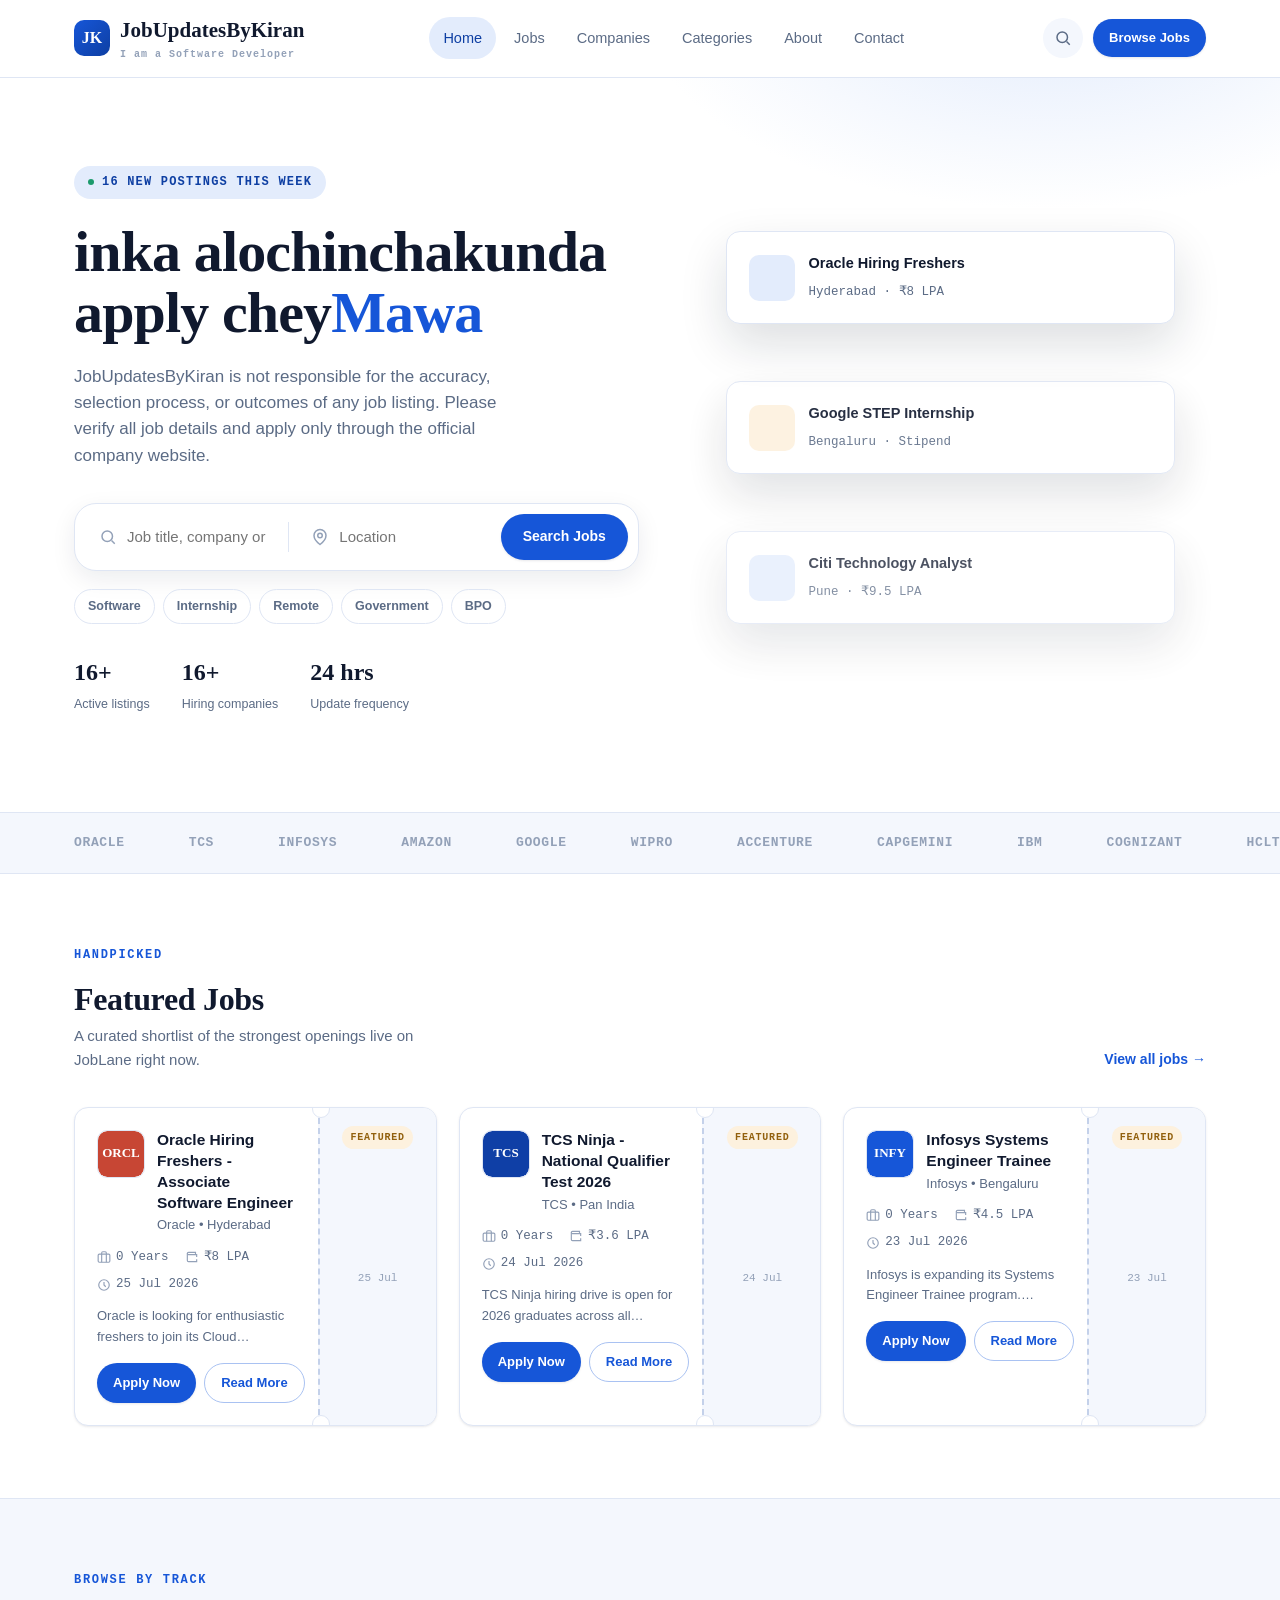
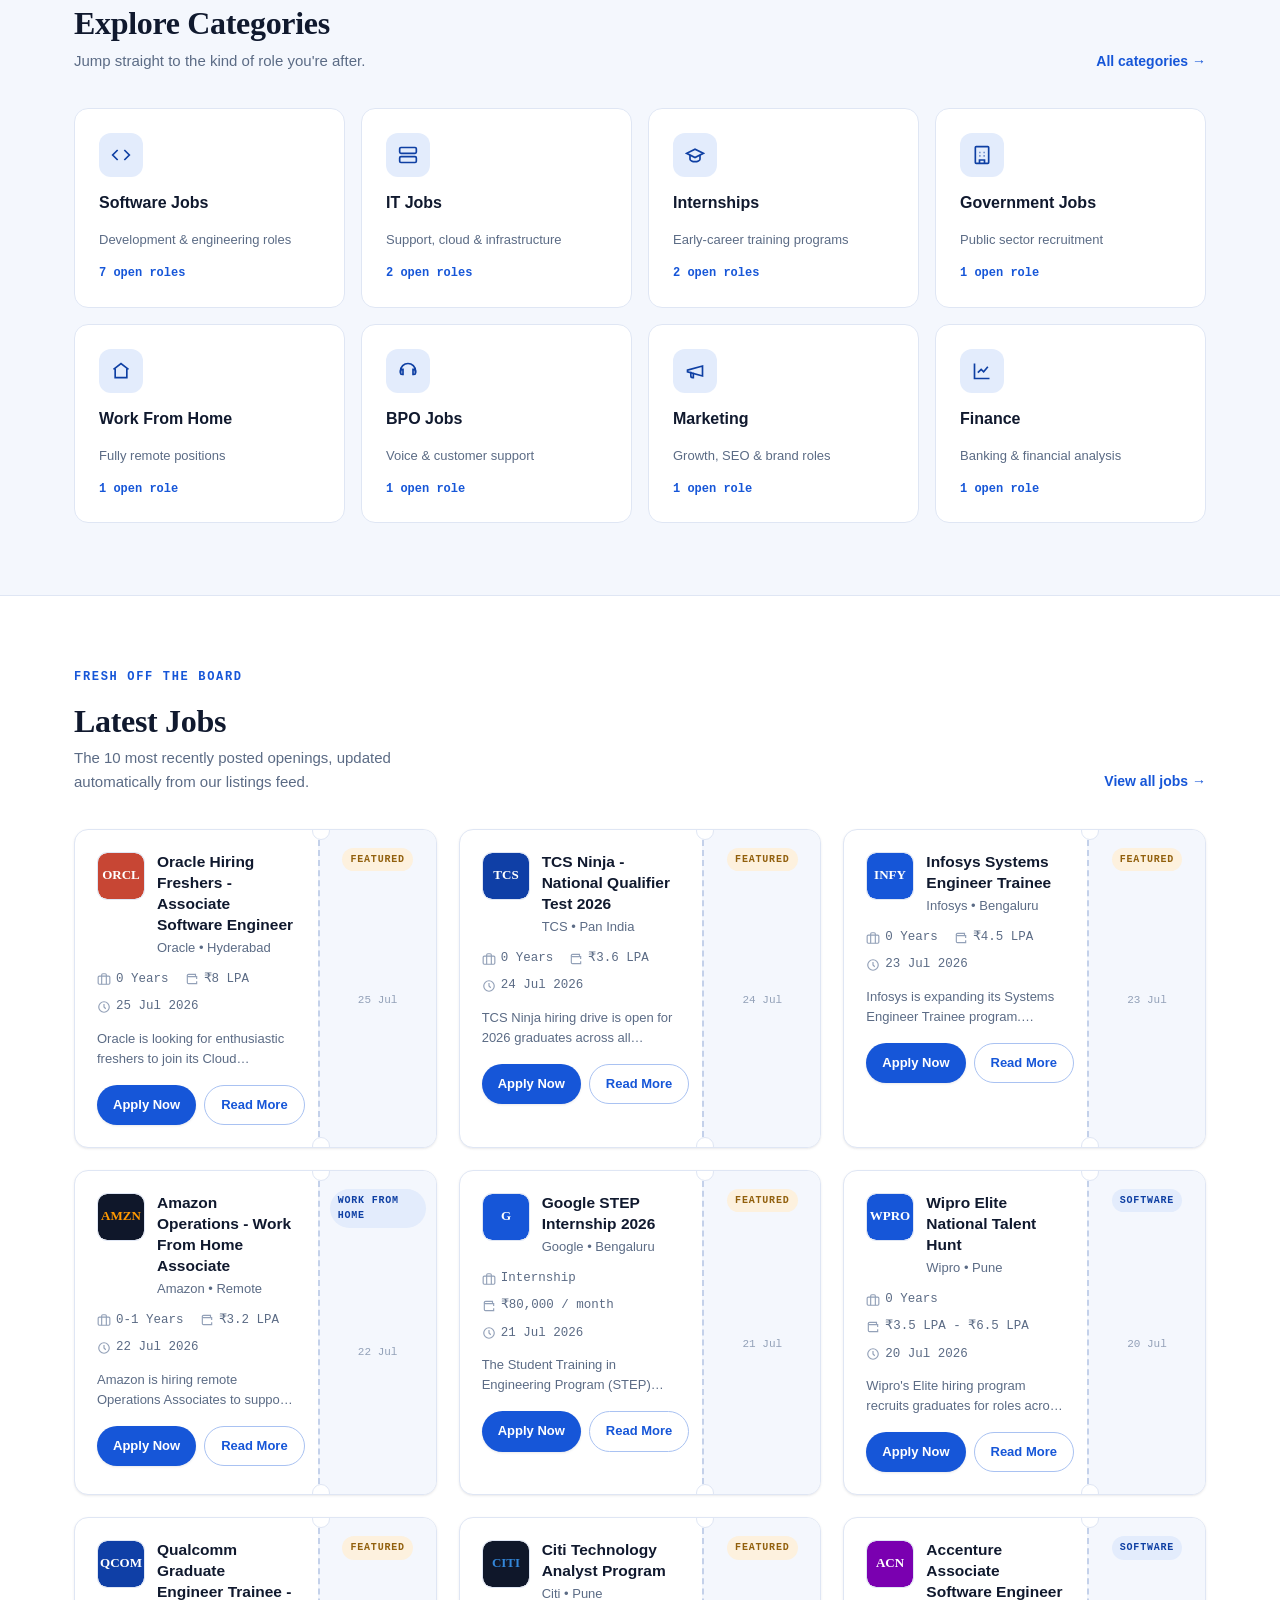
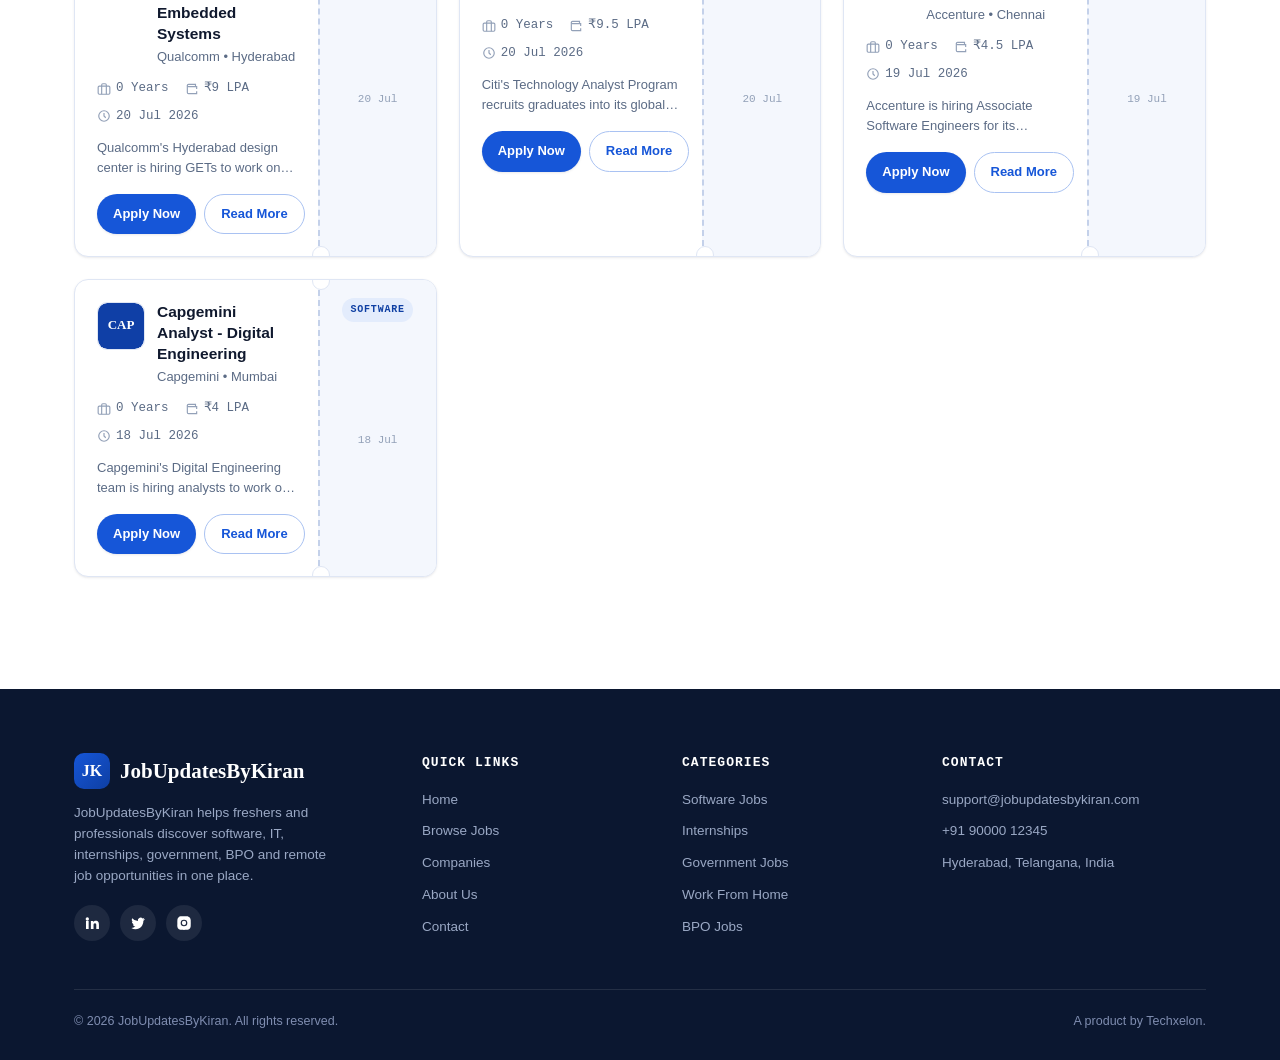
==== index.html @ d649fa08 "Fix project structure" ====
<!DOCTYPE html>
<html lang="en">
<head>
<meta charset="UTF-8">
<meta name="viewport" content="width=device-width, initial-scale=1.0">
<title>JobUpdatesByKiran — inka alochinchakunda apply chey mawa</title>
<meta name="description" content="JobLane is a modern job portal for freshers and professionals — software, IT, internships, government, remote and BPO roles updated daily.">
<link rel="stylesheet" href="css/style.css">
<link rel="stylesheet" href="css/responsive.css">
</head>
<body data-page="home">

<div id="site-header-slot"></div>

<!-- ============ HERO ============ -->
<section class="hero">
  <div class="container hero-grid">
    <div>
      <span class="hero-eyebrow"><span class="dot"></span> 16 new postings this week</span>
      <h1>inka alochinchakunda apply chey<em>Mawa</em></h1>
      <p class="hero-sub">JobUpdatesByKiran is not responsible for the accuracy, selection process, or outcomes of any job listing. Please verify all job details and apply only through the official company website.</p>

      <form class="search-panel" id="hero-search-form">
        <div class="search-field">
          <svg width="18" height="18" viewBox="0 0 24 24" fill="none" stroke="currentColor" stroke-width="2"><circle cx="11" cy="11" r="7"/><path d="m21 21-4.3-4.3"/></svg>
          <input type="text" id="hero-search-input" placeholder="Job title, company or skill">
        </div>
        <div class="search-divider"></div>
        <div class="search-field">
          <svg width="18" height="18" viewBox="0 0 24 24" fill="none" stroke="currentColor" stroke-width="2"><path d="M20 10c0 6-8 12-8 12s-8-6-8-12a8 8 0 0 1 16 0Z"/><circle cx="12" cy="10" r="3"/></svg>
          <input type="text" id="hero-search-location" placeholder="Location">
        </div>
        <button type="submit" class="btn btn-primary">Search Jobs</button>
      </form>

      <div class="hero-quick">
        <a class="chip" href="jobs.html?category=Software">Software</a>
        <a class="chip" href="jobs.html?category=Internship">Internship</a>
        <a class="chip" href="jobs.html?category=Work%20From%20Home">Remote</a>
        <a class="chip" href="jobs.html?category=Government">Government</a>
        <a class="chip" href="jobs.html?category=BPO">BPO</a>
      </div>

      <div class="hero-stats">
        <div><strong id="stat-total-jobs">—</strong><span>Active listings</span></div>
        <div><strong id="stat-companies">—</strong><span>Hiring companies</span></div>
        <div><strong>24 hrs</strong><span>Update frequency</span></div>
      </div>
    </div>

    <div class="hero-visual" aria-hidden="true">
      <div class="ticket-stack">
        <div class="mini-ticket t1">
          <div class="badge" style="background:#e3ecfc"></div>
          <div class="lines"><b>Oracle Hiring Freshers</b><span>Hyderabad · ₹8 LPA</span></div>
        </div>
        <div class="mini-ticket t2">
          <div class="badge" style="background:#fdf1de"></div>
          <div class="lines"><b>Google STEP Internship</b><span>Bengaluru · Stipend</span></div>
        </div>
        <div class="mini-ticket t3">
          <div class="badge" style="background:#e3ecfc"></div>
          <div class="lines"><b>Citi Technology Analyst</b><span>Pune · ₹9.5 LPA</span></div>
        </div>
      </div>
    </div>
  </div>
</section>

<!-- ============ MARQUEE ============ -->
<div class="marquee-wrap">
  <div class="container">
    <div class="marquee-track" id="marquee-track"></div>
  </div>
</div>

<!-- ============ FEATURED JOBS ============ -->
<section>
  <div class="container">
    <div class="section-head reveal">
      <div>
        <span class="eyebrow">Handpicked</span>
        <h2>Featured Jobs</h2>
        <p class="section-sub">A curated shortlist of the strongest openings live on JobLane right now.</p>
      </div>
      <a href="jobs.html" class="link-more">View all jobs →</a>
    </div>
    <div class="job-grid" id="featured-jobs-grid">
      <div class="skeleton skeleton-card"></div>
      <div class="skeleton skeleton-card"></div>
      <div class="skeleton skeleton-card"></div>
    </div>
  </div>
</section>

<!-- ============ CATEGORIES ============ -->
<section style="background:var(--bg-soft); border-top:1px solid var(--line); border-bottom:1px solid var(--line);">
  <div class="container">
    <div class="section-head reveal">
      <div>
        <span class="eyebrow">Browse by track</span>
        <h2>Explore Categories</h2>
        <p class="section-sub">Jump straight to the kind of role you're after.</p>
      </div>
      <a href="categories.html" class="link-more">All categories →</a>
    </div>
    <div class="cat-grid" id="home-category-grid"></div>
  </div>
</section>

<!-- ============ LATEST JOBS ============ -->
<section>
  <div class="container">
    <div class="section-head reveal">
      <div>
        <span class="eyebrow">Fresh off the board</span>
        <h2>Latest Jobs</h2>
        <p class="section-sub">The 10 most recently posted openings, updated automatically from our listings feed.</p>
      </div>
      <a href="jobs.html" class="link-more">View all jobs →</a>
    </div>
    <div class="job-grid" id="latest-jobs-grid">
      <div class="skeleton skeleton-card"></div>
      <div class="skeleton skeleton-card"></div>
      <div class="skeleton skeleton-card"></div>
    </div>
  </div>
</section>



<div id="site-footer-slot"></div>

<script src="js/jobs-fallback.js"></script>
<script src="js/partials.js"></script>
<script src="js/jobs.js"></script>
<script src="js/search.js"></script>
<script src="js/script.js"></script>
</body>
</html>
---- css/style.css ----
/* ==========================================================================
   JOB PORTAL — MAIN STYLESHEET
   Design concept: "Boarding pass for your career" — job listings are styled
   as ticket stubs (perforated divider + barcode strip) to give the familiar
   job-board layout a distinct, original identity.
   ========================================================================== */

/* -------------------- Design tokens -------------------- */
:root {
  /* Color */
  --bg: #ffffff;
  --bg-soft: #f4f7fd;
  --bg-navy: #0b1730;
  --ink: #10192e;
  --ink-soft: #5b6b85;
  --ink-faint: #93a1b8;
  --blue-100: #e3ecfc;
  --blue-300: #a9c2f2;
  --blue-600: #1656d8;
  --blue-700: #0e3fa3;
  --amber: #f2a93b;
  --amber-soft: #fdf1de;
  --line: #dfe6f4;
  --line-strong: #c4d1ea;
  --success: #1c9a6c;

  /* Type */
  --font-display: Georgia, "Iowan Old Style", "Palatino Linotype", "URW Palladio L", serif;
  --font-body: -apple-system, BlinkMacSystemFont, "Segoe UI", Roboto, Helvetica, Arial, sans-serif;
  --font-mono: ui-monospace, "SF Mono", "Cascadia Code", Menlo, Consolas, monospace;

  /* Layout */
  --container: 1180px;
  --radius-sm: 8px;
  --radius-md: 14px;
  --radius-lg: 22px;
  --shadow-sm: 0 1px 3px rgba(16, 25, 46, 0.06), 0 1px 2px rgba(16, 25, 46, 0.04);
  --shadow-md: 0 8px 24px rgba(16, 25, 46, 0.08);
  --shadow-lg: 0 20px 48px rgba(16, 25, 46, 0.14);
  --ease: cubic-bezier(0.22, 1, 0.36, 1);
}

/* -------------------- Reset -------------------- */
* { box-sizing: border-box; margin: 0; padding: 0; }
html { scroll-behavior: smooth; }
body {
  font-family: var(--font-body);
  color: var(--ink);
  background: var(--bg);
  line-height: 1.55;
  -webkit-font-smoothing: antialiased;
}
img { max-width: 100%; display: block; }
a { color: inherit; text-decoration: none; }
ul { list-style: none; }
button { font: inherit; cursor: pointer; border: none; background: none; color: inherit; }
input, select, textarea { font: inherit; color: inherit; }
:focus-visible { outline: 2px solid var(--blue-600); outline-offset: 2px; }

.container { max-width: var(--container); margin: 0 auto; padding: 0 24px; }

section { padding: 72px 0; }
.section-head {
  display: flex;
  align-items: flex-end;
  justify-content: space-between;
  gap: 16px;
  margin-bottom: 36px;
  flex-wrap: wrap;
}
.eyebrow {
  font-family: var(--font-mono);
  font-size: 12px;
  letter-spacing: 0.14em;
  text-transform: uppercase;
  color: var(--blue-600);
  font-weight: 600;
  display: block;
  margin-bottom: 10px;
}
.section-head h2 {
  font-family: var(--font-display);
  font-size: 32px;
  font-weight: 700;
  letter-spacing: -0.01em;
}
.section-sub { color: var(--ink-soft); font-size: 15px; max-width: 46ch; }
.link-more {
  font-weight: 600;
  color: var(--blue-600);
  font-size: 14px;
  white-space: nowrap;
  transition: gap .2s var(--ease);
  display: inline-flex;
  align-items: center;
  gap: 4px;
}
.link-more:hover { gap: 8px; }

/* -------------------- Buttons -------------------- */
.btn {
  display: inline-flex;
  align-items: center;
  justify-content: center;
  gap: 8px;
  padding: 12px 22px;
  border-radius: 999px;
  font-weight: 600;
  font-size: 14px;
  transition: transform .18s var(--ease), box-shadow .18s var(--ease), background .18s var(--ease), color .18s var(--ease);
  white-space: nowrap;
}
.btn-primary { background: var(--blue-600); color: #fff; box-shadow: var(--shadow-sm); }
.btn-primary:hover { background: var(--blue-700); transform: translateY(-2px); box-shadow: var(--shadow-md); }
.btn-outline { background: transparent; color: var(--blue-600); border: 1.5px solid var(--blue-300); }
.btn-outline:hover { border-color: var(--blue-600); background: var(--blue-100); }
.btn-ghost { color: var(--ink-soft); }
.btn-ghost:hover { color: var(--blue-600); }
.btn-sm { padding: 9px 16px; font-size: 13px; }
.btn-block { width: 100%; }

/* -------------------- Header -------------------- */
.site-header {
  position: sticky;
  top: 0;
  z-index: 100;
  background: rgba(255, 255, 255, 0.88);
  backdrop-filter: saturate(180%) blur(14px);
  border-bottom: 1px solid var(--line);
}
.nav {
  display: flex;
  align-items: center;
  justify-content: space-between;
  height: 76px;
  gap: 20px;
}
.brand {
  display: flex;
  align-items: center;
  gap: 10px;
  font-family: var(--font-display);
  font-size: 21px;
  font-weight: 700;
  color: var(--ink);
}
.brand-mark {
  width: 36px;
  height: 36px;
  border-radius: 10px;
  background: linear-gradient(135deg, var(--blue-600), var(--blue-700));
  display: flex;
  align-items: center;
  justify-content: center;
  color: #fff;
  font-family: var(--font-display);
  font-weight: 700;
  font-size: 16px;
  flex-shrink: 0;
}
.brand small { display: block; font-family: var(--font-mono); font-size: 10px; letter-spacing: .1em; color: var(--ink-faint); font-weight: 600; }

.nav-links { display: flex; align-items: center; gap: 4px; }
.nav-links a {
  padding: 10px 14px;
  border-radius: 999px;
  font-size: 14.5px;
  font-weight: 500;
  color: var(--ink-soft);
  transition: background .18s var(--ease), color .18s var(--ease);
}
.nav-links a:hover, .nav-links a.active { color: var(--blue-700); background: var(--blue-100); }

.nav-actions { display: flex; align-items: center; gap: 10px; }
.nav-search-toggle {
  width: 40px; height: 40px;
  border-radius: 50%;
  display: flex; align-items: center; justify-content: center;
  background: var(--bg-soft);
  color: var(--ink-soft);
  transition: background .18s var(--ease), color .18s var(--ease);
}
.nav-search-toggle:hover { background: var(--blue-100); color: var(--blue-700); }

.nav-toggle {
  display: none;
  width: 40px; height: 40px;
  border-radius: 10px;
  align-items: center; justify-content: center;
  background: var(--bg-soft);
}
.nav-toggle span, .nav-toggle span::before, .nav-toggle span::after {
  content: ""; display: block; width: 18px; height: 2px; background: var(--ink); border-radius: 2px; position: relative; transition: transform .2s var(--ease), opacity .2s var(--ease);
}
.nav-toggle span::before { position: absolute; top: -6px; }
.nav-toggle span::after { position: absolute; top: 6px; }

/* header inline search panel */
.header-search {
  max-height: 0;
  overflow: hidden;
  border-top: 1px solid transparent;
  transition: max-height .28s var(--ease), border-color .28s var(--ease);
}
.header-search.is-open { max-height: 90px; border-top-color: var(--line); }
.header-search-inner { display: flex; gap: 10px; padding: 16px 0; }
.header-search-inner input {
  flex: 1; padding: 12px 16px; border: 1.5px solid var(--line); border-radius: 999px; background: var(--bg-soft);
}
.header-search-inner input:focus { border-color: var(--blue-600); background: #fff; }

/* -------------------- Hero -------------------- */
.hero {
  position: relative;
  padding: 88px 0 96px;
  background:
    radial-gradient(680px 340px at 82% -10%, var(--blue-100), transparent 60%),
    var(--bg);
  overflow: hidden;
}
.hero-grid { display: grid; grid-template-columns: 1.05fr 0.95fr; gap: 56px; align-items: center; }
.hero-eyebrow {
  display: inline-flex; align-items: center; gap: 8px;
  font-family: var(--font-mono); font-size: 12px; letter-spacing: .1em; text-transform: uppercase;
  color: var(--blue-700); background: var(--blue-100); padding: 7px 14px; border-radius: 999px; font-weight: 600;
  margin-bottom: 22px;
}
.hero-eyebrow .dot { width: 6px; height: 6px; border-radius: 50%; background: var(--success); animation: pulse 1.8s infinite; }
@keyframes pulse { 0%,100% { opacity: 1; } 50% { opacity: .35; } }

.hero h1 {
  font-family: var(--font-display);
  font-size: clamp(36px, 4.6vw, 58px);
  line-height: 1.06;
  letter-spacing: -0.015em;
  font-weight: 700;
  margin-bottom: 20px;
}
.hero h1 em { font-style: normal; color: var(--blue-600); position: relative; }
.hero-sub { font-size: 17px; color: var(--ink-soft); max-width: 46ch; margin-bottom: 34px; }

.search-panel {
  background: #fff; border: 1px solid var(--line); border-radius: var(--radius-lg);
  box-shadow: var(--shadow-md); padding: 10px; display: flex; gap: 8px; flex-wrap: wrap;
}
.search-field { flex: 1; min-width: 180px; display: flex; align-items: center; gap: 10px; padding: 10px 14px; }
.search-field svg { flex-shrink: 0; color: var(--ink-faint); }
.search-field input { border: none; outline: none; width: 100%; font-size: 15px; background: transparent; }
.search-divider { width: 1px; background: var(--line); margin: 8px 0; }
.search-panel .btn-primary { flex-shrink: 0; }

.hero-stats { display: flex; gap: 32px; margin-top: 30px; }
.hero-stats div strong { display: block; font-family: var(--font-display); font-size: 24px; color: var(--ink); }
.hero-stats div span { font-size: 12.5px; color: var(--ink-soft); }

.hero-quick { display: flex; gap: 8px; flex-wrap: wrap; margin-top: 18px; }
.chip {
  font-size: 12.5px; font-weight: 600; padding: 7px 13px; border-radius: 999px;
  border: 1px solid var(--line); color: var(--ink-soft); transition: all .18s var(--ease);
}
.chip:hover { border-color: var(--blue-600); color: var(--blue-700); background: var(--blue-100); }

/* Hero visual: a stack of boarding-pass tickets, purely decorative */
.hero-visual { position: relative; height: 420px; }
.ticket-stack { position: absolute; inset: 0; }
.mini-ticket {
  position: absolute; width: 88%; left: 6%;
  background: #fff; border: 1px solid var(--line); border-radius: var(--radius-md);
  box-shadow: var(--shadow-lg); padding: 20px 22px; display: flex; gap: 14px; align-items: center;
  animation: floatY 6s ease-in-out infinite;
}
.mini-ticket .badge { width: 46px; height: 46px; border-radius: 10px; flex-shrink: 0; }
.mini-ticket .lines { flex: 1; }
.mini-ticket .lines b { display: block; font-size: 14.5px; margin-bottom: 4px; }
.mini-ticket .lines span { font-size: 12.5px; color: var(--ink-soft); font-family: var(--font-mono); }
.mini-ticket.t1 { top: 0; z-index: 3; animation-delay: 0s; }
.mini-ticket.t2 { top: 150px; z-index: 2; opacity: .9; animation-delay: .6s; }
.mini-ticket.t3 { top: 300px; z-index: 1; opacity: .75; animation-delay: 1.2s; }
@keyframes floatY { 0%, 100% { transform: translateY(0); } 50% { transform: translateY(-8px); } }

/* -------------------- Marquee (top companies strip) -------------------- */
.marquee-wrap { border-top: 1px solid var(--line); border-bottom: 1px solid var(--line); background: var(--bg-soft); overflow: hidden; padding: 20px 0; }
.marquee-track { display: flex; gap: 64px; width: max-content; animation: scrollX 28s linear infinite; align-items: center; }
.marquee-track span { font-family: var(--font-mono); font-size: 13px; letter-spacing: .05em; color: var(--ink-faint); font-weight: 600; text-transform: uppercase; }
@keyframes scrollX { from { transform: translateX(0); } to { transform: translateX(-50%); } }

/* -------------------- Category pills grid -------------------- */
.cat-grid { display: grid; grid-template-columns: repeat(4, 1fr); gap: 16px; }
.cat-grid.cols-3 { grid-template-columns: repeat(3, 1fr); }
.cat-card {
  background: #fff; border: 1px solid var(--line); border-radius: var(--radius-md);
  padding: 24px; transition: transform .2s var(--ease), box-shadow .2s var(--ease), border-color .2s var(--ease);
  display: flex; flex-direction: column; gap: 14px;
}
.cat-card:hover { transform: translateY(-4px); box-shadow: var(--shadow-md); border-color: var(--blue-300); }
.cat-icon {
  width: 44px; height: 44px; border-radius: 12px; background: var(--blue-100); color: var(--blue-700);
  display: flex; align-items: center; justify-content: center;
}
.cat-card h3 { font-size: 16px; font-weight: 700; }
.cat-card p { font-size: 13px; color: var(--ink-soft); }
.cat-count { font-family: var(--font-mono); font-size: 12px; color: var(--blue-600); font-weight: 600; }

/* -------------------- Job Ticket Card (signature element) -------------------- */
.job-grid { display: grid; grid-template-columns: repeat(3, 1fr); gap: 22px; }
.job-grid.list-view { grid-template-columns: 1fr; }

.ticket {
  position: relative;
  background: #fff;
  border: 1px solid var(--line);
  border-radius: var(--radius-md);
  box-shadow: var(--shadow-sm);
  display: grid;
  grid-template-columns: 1fr auto;
  overflow: hidden;
  transition: transform .22s var(--ease), box-shadow .22s var(--ease), border-color .22s var(--ease);
  opacity: 0; transform: translateY(14px);
  animation: rise .5s var(--ease) forwards;
}
@keyframes rise { to { opacity: 1; transform: translateY(0); } }
.ticket:hover { transform: translateY(-5px); box-shadow: var(--shadow-lg); border-color: var(--blue-300); }

.ticket-main { padding: 22px; display: flex; flex-direction: column; gap: 12px; min-width: 0; }
.ticket-top { display: flex; gap: 12px; align-items: flex-start; }
.ticket-logo { width: 48px; height: 48px; border-radius: 10px; flex-shrink: 0; border: 1px solid var(--line); }
.ticket-title { min-width: 0; }
.ticket-title .job-title { font-weight: 700; font-size: 15.5px; line-height: 1.35; display: block; }
.ticket-title .job-company { font-size: 13px; color: var(--ink-soft); margin-top: 2px; display: block; }

.ticket-meta { display: flex; flex-wrap: wrap; gap: 8px 16px; font-size: 12.5px; color: var(--ink-soft); font-family: var(--font-mono); }
.ticket-meta span { display: inline-flex; align-items: center; gap: 5px; }
.ticket-meta svg { flex-shrink: 0; color: var(--ink-faint); }

.ticket-desc { font-size: 13px; color: var(--ink-soft); overflow: hidden; display: -webkit-box; -webkit-line-clamp: 2; -webkit-box-orient: vertical; }

.ticket-actions { display: flex; gap: 8px; margin-top: 4px; }

/* Right-hand ticket stub — perforated + barcode */
.ticket-stub {
  width: 118px;
  border-left: 2px dashed var(--line-strong);
  background: var(--bg-soft);
  display: flex; flex-direction: column; align-items: center; justify-content: space-between;
  padding: 18px 10px;
  position: relative;
}
.ticket-stub::before, .ticket-stub::after {
  content: ""; position: absolute; left: -8px; width: 16px; height: 16px; background: var(--bg); border-radius: 50%; border: 1px solid var(--line);
}
.ticket-stub::before { top: -8px; }
.ticket-stub::after { bottom: -8px; }
.stub-label {
  font-family: var(--font-mono); font-size: 10px; letter-spacing: .08em; text-transform: uppercase;
  color: var(--blue-700); background: var(--blue-100); padding: 4px 8px; border-radius: 999px; font-weight: 700;
}
.stub-label.featured { color: #92600d; background: var(--amber-soft); }
.stub-date { font-family: var(--font-mono); font-size: 11px; color: var(--ink-faint); text-align: center; }


/* Job list-view row (jobs.html) tweaks */
.list-view .ticket { grid-template-columns: 1fr auto; }

/* -------------------- Companies -------------------- */
.company-grid { display: grid; grid-template-columns: repeat(4, 1fr); gap: 18px; }
.company-card {
  background: #fff; border: 1px solid var(--line); border-radius: var(--radius-md); padding: 26px 20px;
  display: flex; flex-direction: column; align-items: center; text-align: center; gap: 12px;
  transition: transform .2s var(--ease), box-shadow .2s var(--ease);
}
.company-card:hover { transform: translateY(-4px); box-shadow: var(--shadow-md); }
.company-card img { width: 56px; height: 56px; border-radius: 14px; }
.company-card h3 { font-size: 15px; font-weight: 700; }
.company-card .open-count { font-family: var(--font-mono); font-size: 12px; color: var(--blue-600); font-weight: 700; background: var(--blue-100); padding: 4px 10px; border-radius: 999px; }
.company-card p { font-size: 12.5px; color: var(--ink-soft); }

/* -------------------- Filters bar (jobs & categories pages) -------------------- */
.filter-bar {
  display: flex; flex-wrap: wrap; gap: 10px; align-items: center; justify-content: space-between;
  background: var(--bg-soft); border: 1px solid var(--line); border-radius: var(--radius-md);
  padding: 16px; margin-bottom: 28px;
}
.filter-group { display: flex; flex-wrap: wrap; gap: 8px; }
.filter-select {
  padding: 10px 14px; border-radius: 999px; border: 1.5px solid var(--line); background: #fff; font-size: 13.5px; font-weight: 500;
}
.filter-select:focus { border-color: var(--blue-600); }
.result-count { font-size: 13.5px; color: var(--ink-soft); }
.result-count b { color: var(--ink); }
.view-toggle { display: flex; gap: 4px; background: #fff; border: 1px solid var(--line); border-radius: 999px; padding: 3px; }
.view-toggle button { padding: 7px 12px; border-radius: 999px; font-size: 12.5px; font-weight: 600; color: var(--ink-soft); }
.view-toggle button.active { background: var(--blue-600); color: #fff; }

.empty-state { text-align: center; padding: 60px 20px; color: var(--ink-soft); }
.empty-state h3 { font-family: var(--font-display); font-size: 20px; color: var(--ink); margin-bottom: 8px; }

/* -------------------- Category page hero band -------------------- */
.page-band { background: var(--bg-soft); border-bottom: 1px solid var(--line); padding: 52px 0; }
.page-band .eyebrow { margin-bottom: 10px; }
.page-band h1 { font-family: var(--font-display); font-size: 36px; margin-bottom: 10px; }
.page-band p { color: var(--ink-soft); max-width: 60ch; }
.breadcrumb { font-size: 13px; color: var(--ink-soft); margin-bottom: 14px; font-family: var(--font-mono); }
.breadcrumb a { color: var(--blue-600); font-weight: 600; }

/* -------------------- Job details page -------------------- */
.details-grid { display: grid; grid-template-columns: 1fr 340px; gap: 32px; align-items: start; }
.details-card { background: #fff; border: 1px solid var(--line); border-radius: var(--radius-lg); box-shadow: var(--shadow-sm); padding: 32px; }
.details-header { display: flex; gap: 18px; align-items: flex-start; padding-bottom: 24px; border-bottom: 1px solid var(--line); margin-bottom: 24px; }
.details-header img { width: 68px; height: 68px; border-radius: 14px; border: 1px solid var(--line); }
.details-header h1 { font-family: var(--font-display); font-size: 26px; margin-bottom: 6px; line-height: 1.25; }
.details-header .company-name { color: var(--blue-700); font-weight: 700; font-size: 15px; }

.details-facts { display: grid; grid-template-columns: repeat(4, 1fr); gap: 16px; margin-bottom: 28px; }
.fact { background: var(--bg-soft); border-radius: var(--radius-sm); padding: 14px; }
.fact span { display: block; font-size: 11px; text-transform: uppercase; letter-spacing: .06em; color: var(--ink-soft); margin-bottom: 4px; font-family: var(--font-mono); }
.fact b { font-size: 14.5px; }

.details-card h2.block-title { font-family: var(--font-display); font-size: 19px; margin: 28px 0 12px; }
.details-card p { color: var(--ink-soft); font-size: 14.5px; }
.details-card ul.tick-list { margin-top: 6px; }
.details-card ul.tick-list li { padding-left: 22px; position: relative; font-size: 14.5px; color: var(--ink-soft); margin-bottom: 8px; }
.details-card ul.tick-list li::before { content: "→"; position: absolute; left: 0; color: var(--blue-600); font-weight: 700; }
.skill-tags { display: flex; flex-wrap: wrap; gap: 8px; margin-top: 8px; }
.skill-tags span { background: var(--blue-100); color: var(--blue-700); font-size: 12.5px; font-weight: 600; padding: 6px 12px; border-radius: 999px; }

.apply-card { background: #fff; border: 1px solid var(--line); border-radius: var(--radius-lg); box-shadow: var(--shadow-sm); padding: 26px; position: sticky; top: 96px; }
.apply-card .salary-big { font-family: var(--font-display); font-size: 26px; color: var(--blue-700); margin-bottom: 4px; }
.apply-card .salary-label { font-size: 12px; color: var(--ink-soft); margin-bottom: 18px; }
.apply-card .btn { margin-bottom: 10px; }
.apply-card .share-row { display: flex; gap: 8px; margin-top: 16px; }
.share-btn { width: 38px; height: 38px; border-radius: 50%; border: 1px solid var(--line); display: flex; align-items: center; justify-content: center; color: var(--ink-soft); transition: all .18s var(--ease); }
.share-btn:hover { border-color: var(--blue-600); color: var(--blue-600); background: var(--blue-100); }

/* -------------------- About / Contact -------------------- */
.split { display: grid; grid-template-columns: 1fr 1fr; gap: 48px; align-items: center; }
.stat-tiles { display: grid; grid-template-columns: repeat(3, 1fr); gap: 14px; margin-top: 28px; }
.stat-tile { background: var(--bg-soft); border-radius: var(--radius-md); padding: 20px; text-align: center; }
.stat-tile strong { display: block; font-family: var(--font-display); font-size: 26px; color: var(--blue-700); }
.stat-tile span { font-size: 12px; color: var(--ink-soft); }

.value-grid { display: grid; grid-template-columns: repeat(3, 1fr); gap: 18px; margin-top: 32px; }
.value-card { border: 1px solid var(--line); border-radius: var(--radius-md); padding: 24px; }
.value-card .cat-icon { margin-bottom: 14px; }
.value-card h3 { font-size: 16px; margin-bottom: 8px; }
.value-card p { font-size: 13.5px; color: var(--ink-soft); }

.contact-grid { display: grid; grid-template-columns: 0.9fr 1.1fr; gap: 40px; }
.contact-info-card { background: var(--bg-navy); color: #fff; border-radius: var(--radius-lg); padding: 34px; }
.contact-info-card h3 { font-family: var(--font-display); font-size: 22px; margin-bottom: 10px; }
.contact-info-card p { color: #b9c4dc; font-size: 14px; margin-bottom: 26px; }
.contact-row { display: flex; gap: 12px; align-items: flex-start; margin-bottom: 18px; }
.contact-row .ic { width: 38px; height: 38px; border-radius: 10px; background: rgba(255,255,255,.1); display: flex; align-items: center; justify-content: center; flex-shrink: 0; }
.contact-row b { display: block; font-size: 14px; }
.contact-row span { font-size: 13px; color: #b9c4dc; }

.form-card { background: #fff; border: 1px solid var(--line); border-radius: var(--radius-lg); padding: 32px; box-shadow: var(--shadow-sm); }
.form-row { display: grid; grid-template-columns: 1fr 1fr; gap: 16px; margin-bottom: 16px; }
.field label { display: block; font-size: 13px; font-weight: 600; margin-bottom: 7px; }
.field input, .field select, .field textarea {
  width: 100%; padding: 12px 14px; border: 1.5px solid var(--line); border-radius: var(--radius-sm); background: var(--bg-soft);
  transition: border-color .18s var(--ease), background .18s var(--ease);
}
.field input:focus, .field select:focus, .field textarea:focus { border-color: var(--blue-600); background: #fff; }
.field { margin-bottom: 16px; }
.form-note { font-size: 12.5px; color: var(--ink-soft); margin-top: 10px; }
.form-success { display: none; background: #eafaf3; border: 1px solid #b6e9d3; color: #0f6b45; padding: 14px 16px; border-radius: var(--radius-sm); font-size: 14px; margin-bottom: 16px; }
.form-success.show { display: block; }

/* -------------------- Footer -------------------- */
.site-footer { background: var(--bg-navy); color: #cfd8ec; padding: 64px 0 28px; margin-top: 40px; }
.footer-grid { display: grid; grid-template-columns: 1.4fr 1fr 1fr 1.2fr; gap: 40px; padding-bottom: 40px; border-bottom: 1px solid rgba(255,255,255,.1); }
.footer-brand .brand { color: #fff; margin-bottom: 14px; }
.footer-brand p { font-size: 13.5px; color: #9aa8c4; max-width: 34ch; }
.footer-social { display: flex; gap: 10px; margin-top: 18px; }
.footer-social a { width: 36px; height: 36px; border-radius: 50%; background: rgba(255,255,255,.08); display: flex; align-items: center; justify-content: center; transition: background .18s var(--ease); }
.footer-social a:hover { background: var(--blue-600); }
.footer-col h4 { font-size: 13px; text-transform: uppercase; letter-spacing: .08em; color: #fff; margin-bottom: 16px; font-family: var(--font-mono); }
.footer-col a, .footer-col li { display: block; font-size: 13.5px; color: #9aa8c4; margin-bottom: 11px; transition: color .18s var(--ease); }
.footer-col a:hover { color: #fff; }
.footer-bottom { display: flex; justify-content: space-between; align-items: center; padding-top: 22px; font-size: 12.5px; color: #7f8db0; flex-wrap: wrap; gap: 10px; }

/* -------------------- Misc / utility -------------------- */
.badge-new { background: var(--amber-soft); color: #92600d; font-size: 10.5px; font-weight: 700; padding: 3px 8px; border-radius: 999px; text-transform: uppercase; letter-spacing: .04em; }
.skeleton { background: linear-gradient(90deg, var(--bg-soft) 25%, var(--line) 37%, var(--bg-soft) 63%); background-size: 400% 100%; animation: shimmer 1.4s ease infinite; border-radius: var(--radius-md); }
@keyframes shimmer { 0% { background-position: 100% 0; } 100% { background-position: 0 0; } }
.skeleton-card { height: 168px; }

.reveal { opacity: 0; transform: translateY(16px); transition: opacity .6s var(--ease), transform .6s var(--ease); }
.reveal.in { opacity: 1; transform: translateY(0); }

@media (prefers-reduced-motion: reduce) {
  *, *::before, *::after { animation-duration: 0.001ms !important; animation-iteration-count: 1 !important; transition-duration: 0.001ms !important; scroll-behavior: auto !important; }
}
---- css/responsive.css ----
/* ==========================================================================
   RESPONSIVE RULES
   JobUpdatesByKiran
   Mobile-first overrides
   Loaded after style.css

   Breakpoints:
   1080px - Small desktop / large tablet
   860px  - Tablet
   620px  - Mobile
   480px  - Small mobile
   380px  - Very small mobile
   ========================================================================== */


/* ==========================================================================
   SMALL DESKTOP / LARGE TABLET
   ========================================================================== */

@media (max-width: 1080px) {

  .job-grid {
    grid-template-columns: repeat(2, 1fr);
  }

  .cat-grid,
  .cat-grid.cols-3 {
    grid-template-columns: repeat(2, 1fr);
  }

  .company-grid {
    grid-template-columns: repeat(3, 1fr);
  }

  .hero-grid {
    gap: 36px;
  }

  .details-grid {
    grid-template-columns: 1fr;
  }

  .apply-card {
    position: static;
  }

}


/* ==========================================================================
   TABLET
   ========================================================================== */

@media (max-width: 860px) {

  section {
    padding: 52px 0;
  }

  /* Hide desktop navigation */
  .nav-links {
    display: none;
  }

  /* Show hamburger */
  .nav-toggle {
    display: flex;
  }

  /* Mobile navigation menu */
  .nav-links.mobile-open {
    display: flex;
    flex-direction: column;
    position: absolute;
    top: 76px;
    left: 0;
    right: 0;

    background: #fff;

    border-bottom: 1px solid var(--line);

    padding: 10px 24px 18px;

    box-shadow: var(--shadow-md);

    gap: 2px;

    z-index: 1000;
  }

  .nav-links.mobile-open a {
    padding: 12px 14px;
  }


  /* Hero */
  .hero {
    padding: 48px 0 60px;
  }

  .hero-grid {
    grid-template-columns: 1fr;
  }

  .hero-visual {
    display: none;
  }

  .hero-stats {
    gap: 20px;
  }


  /* Search */
  .search-panel {
    flex-direction: column;
  }

  .search-divider {
    display: none;
  }

  .search-panel .btn-primary {
    width: 100%;
  }


  /* Categories */
  .cat-grid,
  .cat-grid.cols-3 {
    grid-template-columns: repeat(2, 1fr);
  }


  /* Companies */
  .company-grid {
    grid-template-columns: repeat(2, 1fr);
  }


  /* Jobs */
  .job-grid {
    grid-template-columns: 1fr;
  }


  /* Other grids */
  .split {
    grid-template-columns: 1fr;
  }

  .contact-grid {
    grid-template-columns: 1fr;
  }

  .form-row {
    grid-template-columns: 1fr;
  }

  .footer-grid {
    grid-template-columns: 1fr 1fr;
    gap: 30px;
  }

  .value-grid {
    grid-template-columns: 1fr;
  }

  .details-facts {
    grid-template-columns: repeat(2, 1fr);
  }

}


/* ==========================================================================
   MOBILE
   ========================================================================== */

@media (max-width: 620px) {

  /* Container */
  .container {
    padding-left: 18px;
    padding-right: 18px;
  }


  /* Header height */
  .nav {
    height: 66px;
    min-height: 66px;
    gap: 7px;
  }


  /* ============================================================
     BRAND
     ============================================================ */

  .brand {
    display: flex;
    align-items: center;

    min-width: 0;

    flex: 1;

    gap: 7px;

    overflow: hidden;
  }


  /* JK LOGO */
  .brand .brand-mark {
    width: 38px;
    height: 38px;

    min-width: 38px;

    display: flex;
    align-items: center;
    justify-content: center;

    flex-shrink: 0;

    font-size: 14px;
  }


  /* JOBUPDATESBYKIRAN */
  .brand span.brand-text {

    display: block !important;

    visibility: visible !important;

    opacity: 1 !important;

    min-width: 0;

    max-width: 145px;

    overflow: hidden;

    white-space: nowrap;

    text-overflow: ellipsis;

    font-size: 12px;

    line-height: 1.1;

    flex-shrink: 1;
  }


  /* JOB UPDATES subtitle */
  .brand span.brand-text small {

    display: block !important;

    margin-top: 3px;

    font-size: 6px;

    line-height: 1;

    letter-spacing: 1px;

    white-space: nowrap;
  }


  /* ============================================================
     HEADER ACTIONS
     ============================================================ */

  .nav-actions {

    display: flex;

    align-items: center;

    gap: 5px;

    flex-shrink: 0;
  }


  /* Search button */
  .nav-search-toggle {

    width: 40px;
    height: 40px;

    flex-shrink: 0;
  }


  /* Browse Jobs */
  .nav-actions .btn {

    padding: 9px 11px;

    font-size: 11px;

    white-space: nowrap;

    flex-shrink: 0;
  }


  /* Hamburger */
  .nav-toggle {

    width: 40px;
    height: 40px;

    flex-shrink: 0;
  }


  /* ============================================================
     HERO
     ============================================================ */

  .hero h1 {
    font-size: 30px;
  }

  .hero-sub {
    font-size: 15px;
  }

  .hero-stats {
    flex-wrap: wrap;
    row-gap: 14px;
  }


  /* ============================================================
     SECTION HEAD
     ============================================================ */

  .section-head {
    flex-direction: column;
    align-items: flex-start;
  }

  .section-head h2 {
    font-size: 24px;
  }


  /* ============================================================
     CATEGORIES
     ============================================================ */

  .cat-grid,
  .cat-grid.cols-3 {
    grid-template-columns: 1fr;
  }


  /* ============================================================
     COMPANIES
     ============================================================ */

  .company-grid {
    grid-template-columns: 1fr;
  }


  /* ============================================================
     TICKET
     ============================================================ */

  .ticket {
    grid-template-columns: 1fr;
  }

  .ticket-stub {

    width: 100%;

    flex-direction: row;

    justify-content: space-between;

    align-items: center;

    border-left: none;

    border-top: 2px dashed var(--line-strong);

    padding: 12px 18px;
  }

  .ticket-stub::before,
  .ticket-stub::after {

    left: auto;

    top: -8px;
  }

  .ticket-stub::before {
    left: -8px;
  }

  .ticket-stub::after {

    right: -8px;

    left: auto;
  }

  .stub-barcode {
    display: none;
  }


  /* ============================================================
     FOOTER
     ============================================================ */

  .footer-grid {

    grid-template-columns: 1fr;

    gap: 26px;
  }

  .footer-bottom {

    flex-direction: column;

    align-items: flex-start;

    gap: 8px;
  }


  /* ============================================================
     DETAILS
     ============================================================ */

  .details-header {
    flex-direction: column;
  }

  .details-facts {
    grid-template-columns: 1fr 1fr;
  }


  /* ============================================================
     FILTERS
     ============================================================ */

  .filter-bar {

    flex-direction: column;

    align-items: stretch;
  }

  .filter-group {

    flex-direction: column;
  }

  .filter-select {

    width: 100%;
  }

}


/* ==========================================================================
   SMALL MOBILE
   ========================================================================== */

@media (max-width: 480px) {

  .container {

    padding-left: 12px;

    padding-right: 12px;
  }


  /* Header */
  .nav {

    gap: 4px;
  }


  /* Logo */
  .brand {

    gap: 5px;
  }

  .brand .brand-mark {

    width: 36px;

    height: 36px;

    min-width: 36px;

    font-size: 13px;
  }


  /* Brand name */
  .brand span.brand-text {

    display: block !important;

    max-width: 125px;

    font-size: 11px;
  }


  /* Subtitle */
  .brand span.brand-text small {

    display: block !important;

    font-size: 5.5px;

    letter-spacing: .8px;
  }


  /* Search */
  .nav-search-toggle {

    width: 37px;

    height: 37px;
  }


  /* Browse */
  .nav-actions .btn {

    padding: 8px 9px;

    font-size: 10px;
  }


  /* Menu */
  .nav-toggle {

    width: 37px;

    height: 37px;
  }

}


/* ==========================================================================
   VERY SMALL MOBILE
   ========================================================================== */

@media (max-width: 380px) {

  .container {

    padding-left: 10px;

    padding-right: 10px;
  }


  .nav {

    gap: 3px;
  }


  .brand .brand-mark {

    width: 34px;

    height: 34px;

    min-width: 34px;
  }


  .brand span.brand-text {

    display: block !important;

    max-width: 105px;

    font-size: 10px;
  }


  .brand span.brand-text small {

    font-size: 5px;
  }


  .nav-search-toggle,
  .nav-toggle {

    width: 34px;

    height: 34px;
  }


  .nav-actions .btn {

    padding: 7px 7px;

    font-size: 9px;
  }

}
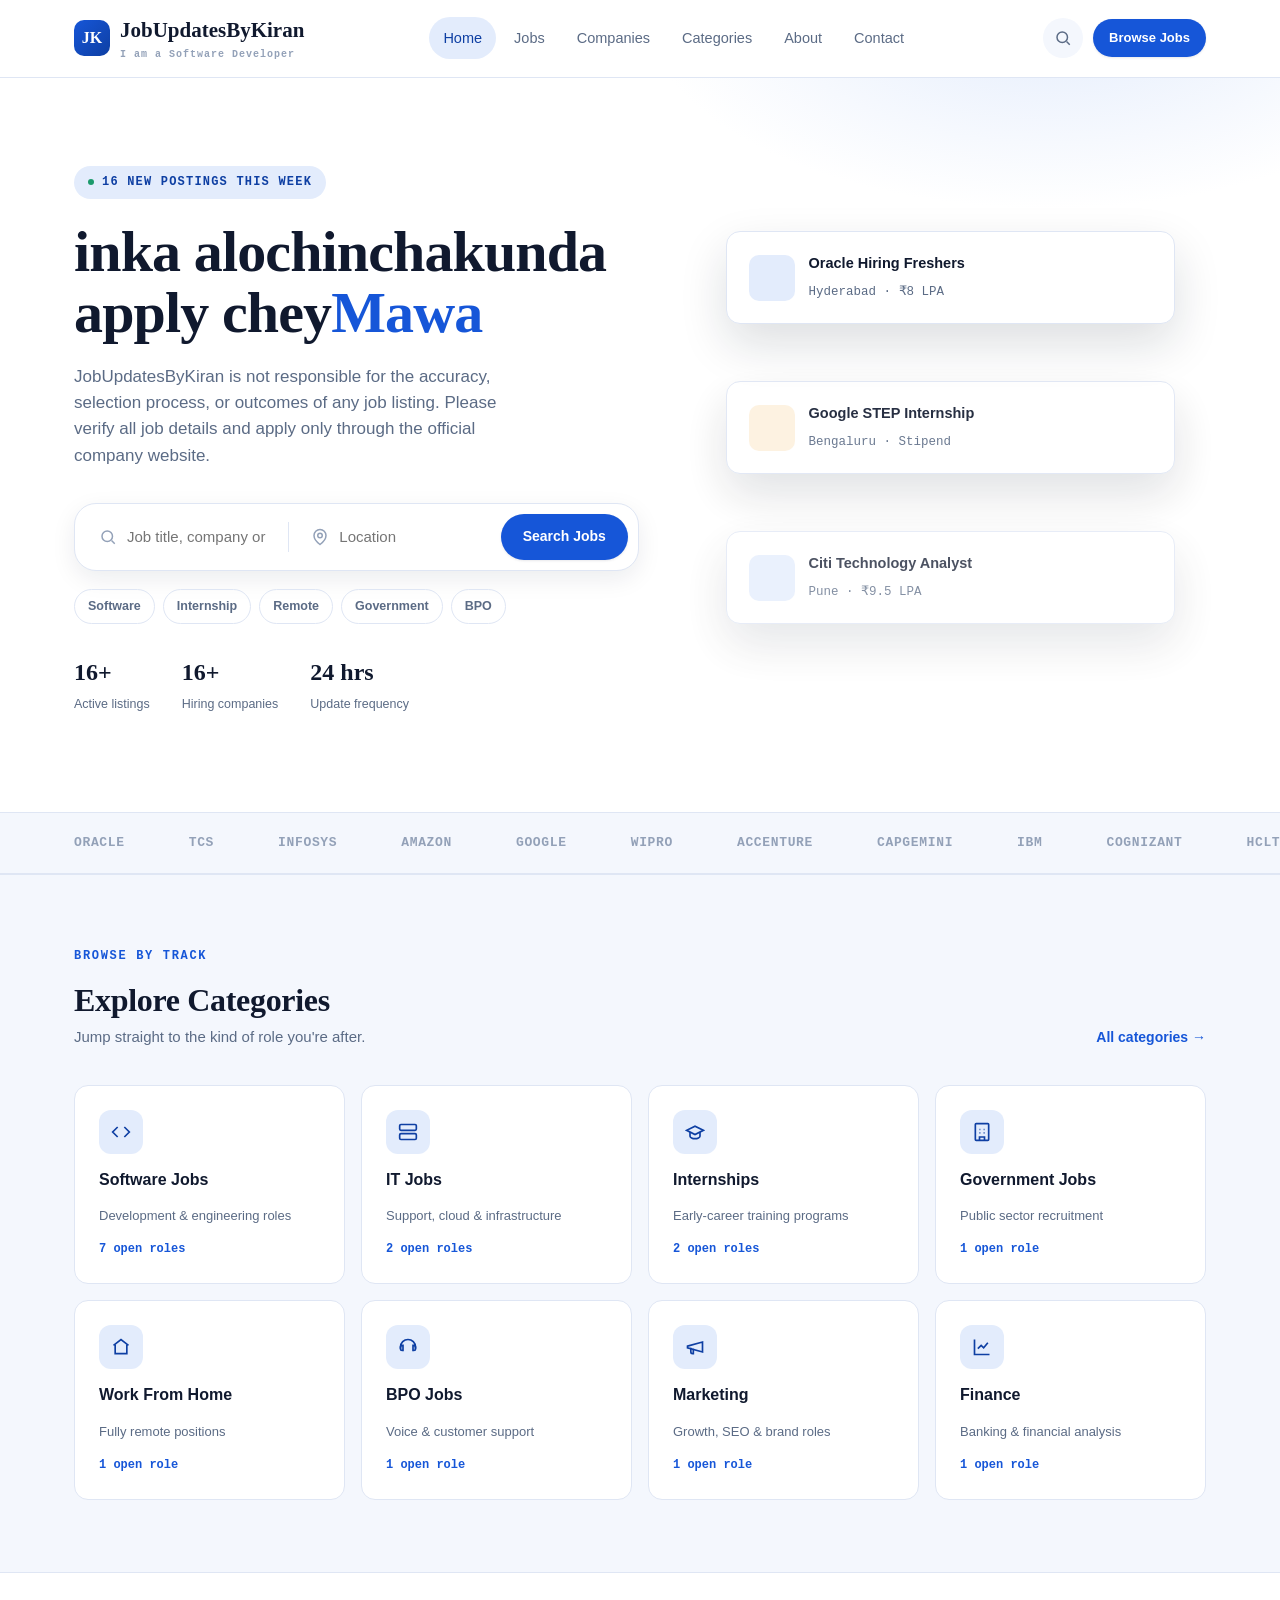
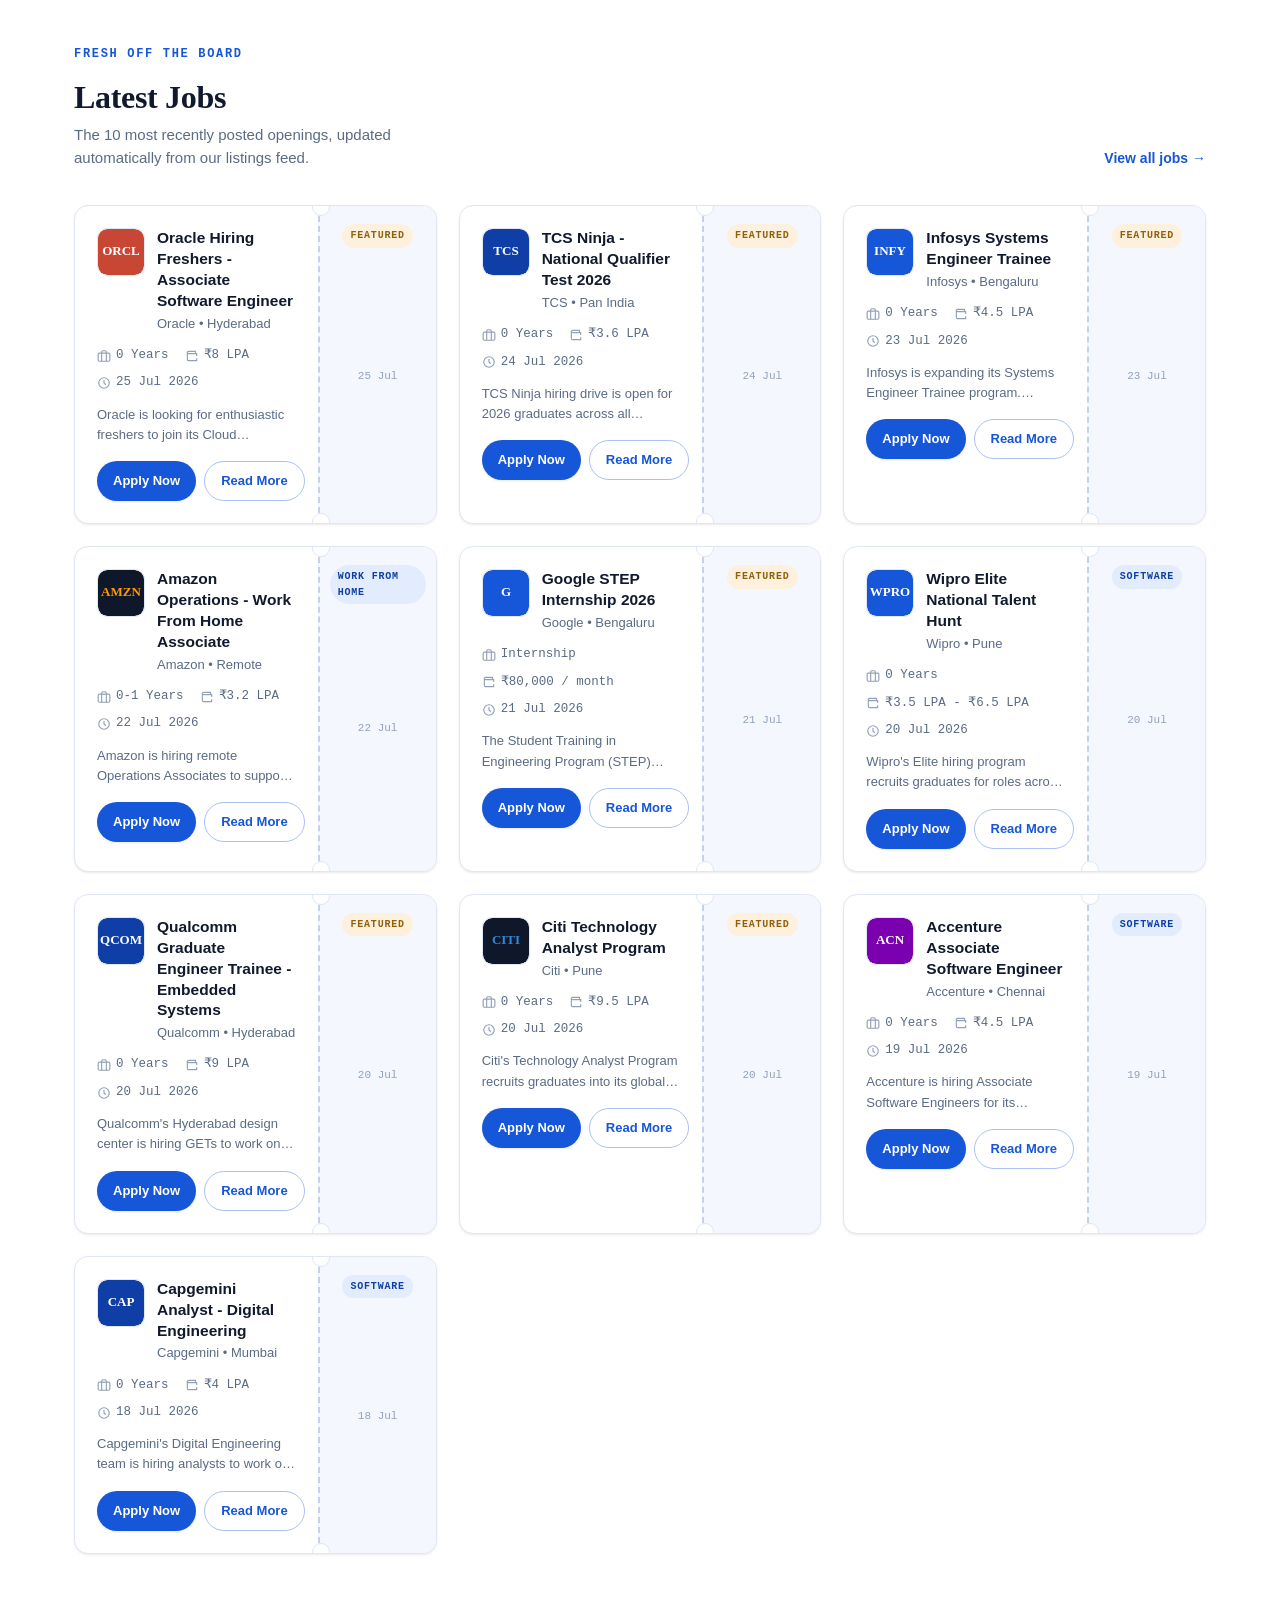
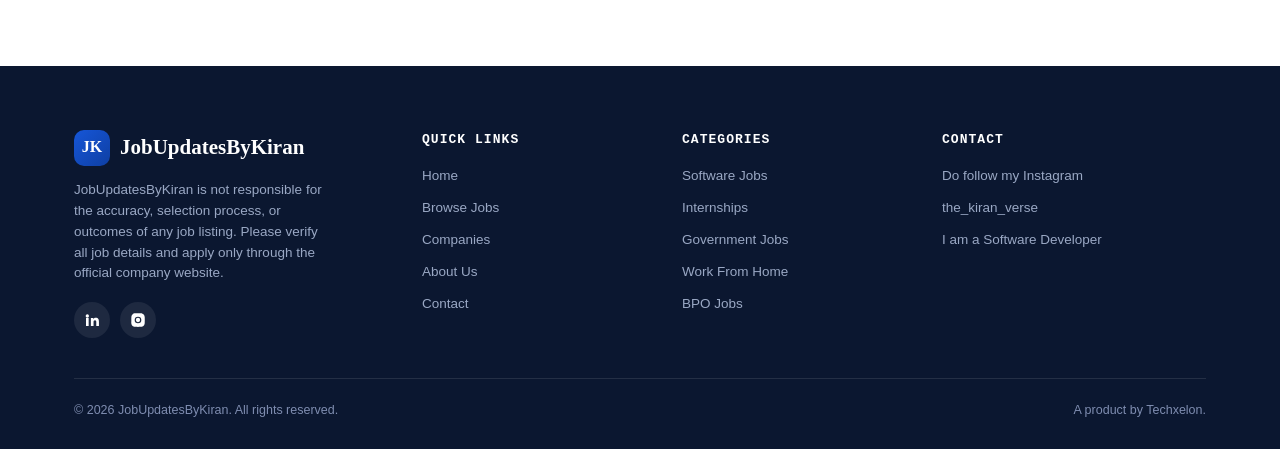
==== commit 39c35c12: "Update website" ====
--- a/index.html
+++ b/index.html
@@ -74,24 +74,7 @@
   </div>
 </div>
 
-<!-- ============ FEATURED JOBS ============ -->
-<section>
-  <div class="container">
-    <div class="section-head reveal">
-      <div>
-        <span class="eyebrow">Handpicked</span>
-        <h2>Featured Jobs</h2>
-        <p class="section-sub">A curated shortlist of the strongest openings live on JobLane right now.</p>
-      </div>
-      <a href="jobs.html" class="link-more">View all jobs →</a>
-    </div>
-    <div class="job-grid" id="featured-jobs-grid">
-      <div class="skeleton skeleton-card"></div>
-      <div class="skeleton skeleton-card"></div>
-      <div class="skeleton skeleton-card"></div>
-    </div>
-  </div>
-</section>
+
 
 <!-- ============ CATEGORIES ============ -->
 <section style="background:var(--bg-soft); border-top:1px solid var(--line); border-bottom:1px solid var(--line);">
